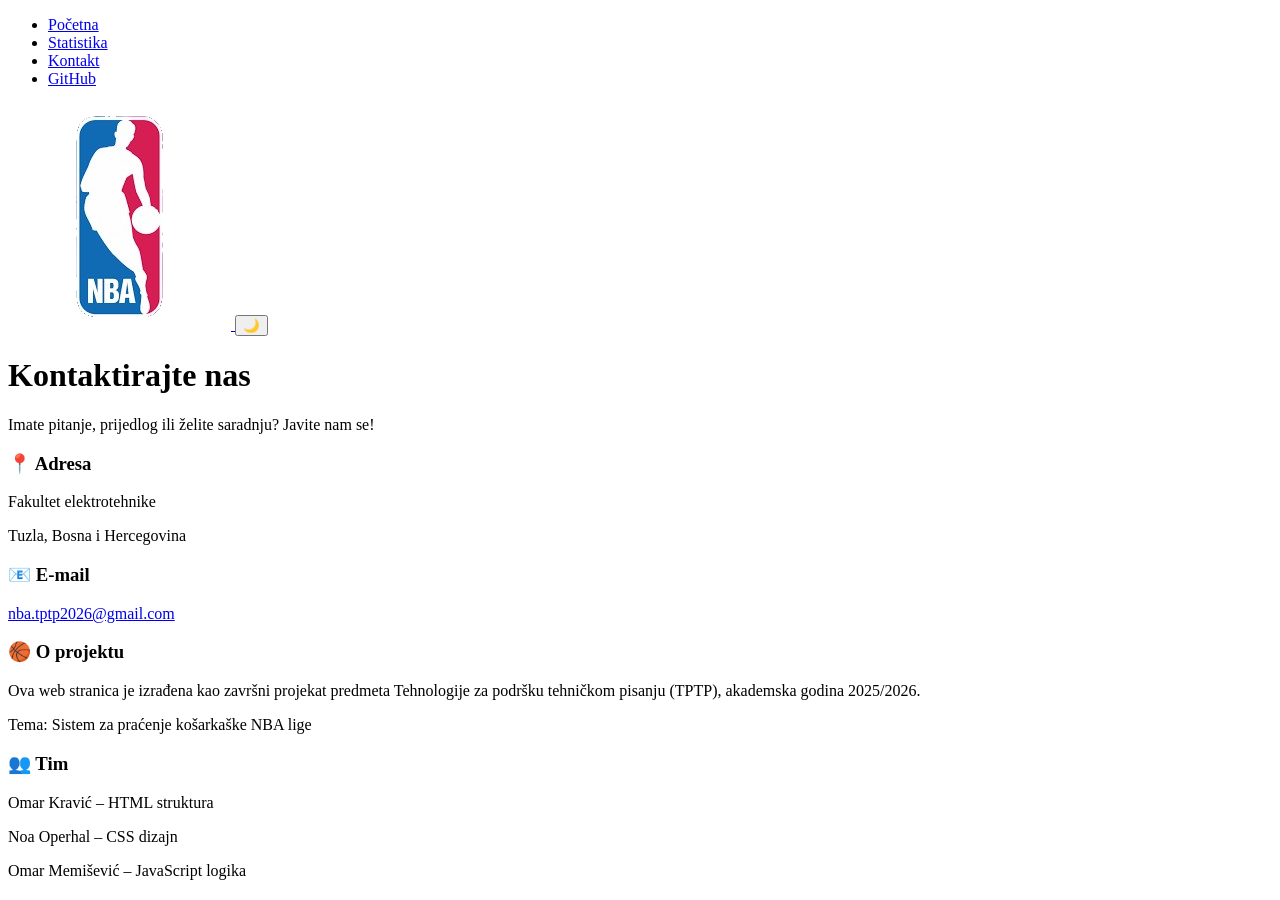
==== kontakt.html @ aac5e9b6 "Dodan footer i ugniježdena lista i time završena stranica sadržaj, započeta kontakt stranica." ====
<!DOCTYPE html>
<html lang="bs">
<head>
  <meta charset="UTF-8">
  <meta name="viewport" content="width=device-width, initial-scale=1.0">
  <title>Kontakt – NBA Novosti</title>
  <link rel="stylesheet" href="tptpstil.css">
</head>
<body>

<header>
  <nav class="glavni-meni">
    <ul>
      <li><a href="index.html">Početna</a></li>
      <li><a href="sadrzaj.html">Statistika</a></li>
      <li><a href="kontakt.html">Kontakt</a></li>
      <li><a href="https://github.com/omarkravic/Grupa16-TPTP-2026" target="_blank">GitHub</a></li>
    </ul>
  </nav>

  <a href="https://www.nba.com" target="_blank">
    <img src="images/logo.png" alt="NBA logo" class="nba-logo">
  </a>

  <button id="themeToggle" title="Promijeni temu">🌙</button>
</header>

<main class="kontakt-main">

  <div class="kontakt-hero">
    <h1>Kontaktirajte nas</h1>
    <p>Imate pitanje, prijedlog ili želite saradnju? Javite nam se!</p>
  </div>

  <div class="kontakt-sadrzaj">

    <!-- INFO PANEL -->
    <aside class="kontakt-info">
      <div class="info-blok">
        <h3>📍 Adresa</h3>
        <p>Fakultet elektrotehnike</p>
        <p>Tuzla, Bosna i Hercegovina</p>
      </div>
      <div class="info-blok">
        <h3>📧 E-mail</h3>
        <a href="mailto:nba.tptp2026@gmail.com">nba.tptp2026@gmail.com</a>
      </div>
      <div class="info-blok">
        <h3>🏀 O projektu</h3>
        <p>Ova web stranica je izrađena kao završni projekat predmeta Tehnologije za podršku tehničkom pisanju (TPTP), akademska godina 2025/2026.</p>
        <p>Tema: Sistem za praćenje košarkaške NBA lige</p>
      </div>
      <div class="info-blok">
        <h3>👥 Tim</h3>
        <p>Omar Kravić – HTML struktura</p>
        <p>Noa Operhal – CSS dizajn</p>
        <p>Omar Memišević – JavaScript logika</p>
      </div>

    </aside>
     
</div>

</main>

</body>
</html>
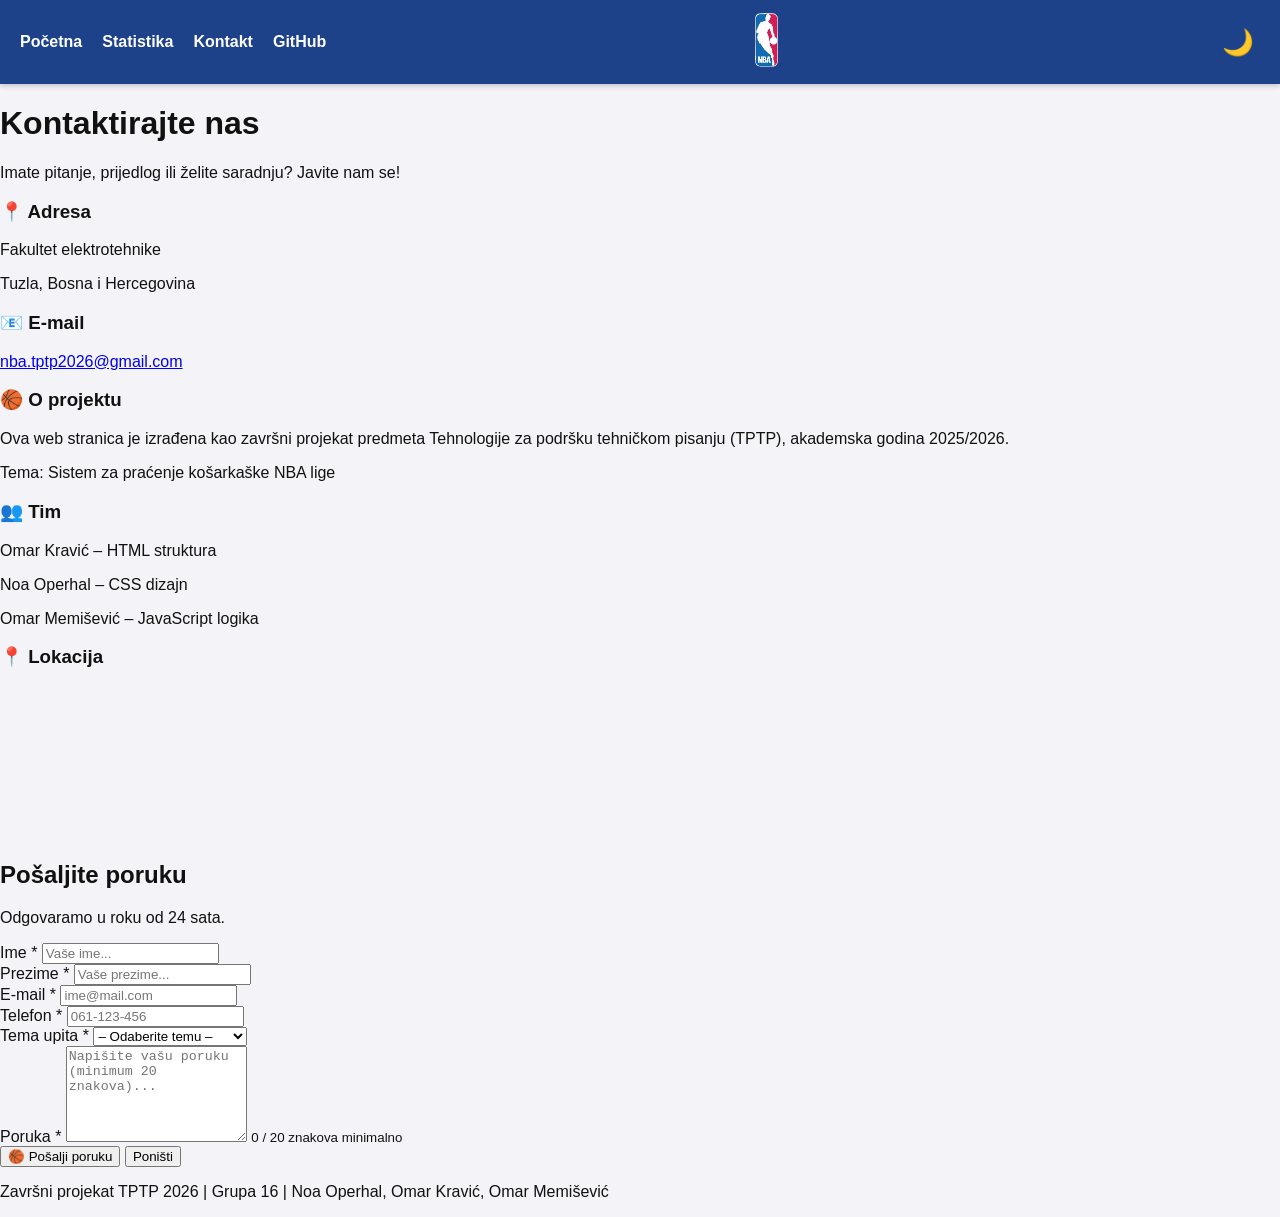
==== commit 06ff7c43: "Dodana google mapa, kontakt forma, footer i time završena kontakt stranica." ====
--- a/kontakt.html
+++ b/kontakt.html
@@ -57,11 +57,105 @@
         <p>Omar Memišević – JavaScript logika</p>
       </div>
 
+  <!-- MAPA -->
+      <div class="info-blok">
+        <h3>📍 Lokacija</h3>
+        <div class="kontakt-mapa">
+          <iframe
+            src="https://www.google.com/maps/embed?pb=!1m18!1m12!1m3!1d2838.0!2d18.676!3d44.538!2m3!1f0!2f0!3f0!3m2!1i1024!2i768!4f13.1!3m3!1m2!1s0x0%3A0x0!2zNDTCsDMyJzE3LjAiTiAxOMKwNDAnMzMuNiJF!5e0!3m2!1sbs!2sba!4v1234567890"
+            title="Lokacija fakulteta na Google Maps"
+            frameborder="0"
+            allowfullscreen
+            loading="lazy">
+          </iframe>
+        </div>
+      </div>
     </aside>
+
+    <!-- FORMA -->
+    <section class="kontakt-forma-sekcija">
+      <h2>Pošaljite poruku</h2>
+      <p>Odgovaramo u roku od 24 sata.</p>
+
+      <!-- Uspješna poruka -->
+      <div id="uspjesna-poruka" class="uspjesna-poruka" style="display:none;">
+        <p id="uspjesna-tekst"></p>
+      </div>
+
+      <div class="forma-wrapper">
+
+        <div class="forma-red">
+          <!-- IME -->
+          <div class="forma-polje">
+            <label for="ime">Ime <span class="obavezno">*</span></label>
+            <input type="text" id="ime" name="ime" placeholder="Vaše ime..." />
+            <span class="greska-poruka" id="ime-greska"></span>
+          </div>
+
+          <!-- PREZIME -->
+          <div class="forma-polje">
+            <label for="prezime">Prezime <span class="obavezno">*</span></label>
+            <input type="text" id="prezime" name="prezime" placeholder="Vaše prezime..." />
+            <span class="greska-poruka" id="prezime-greska"></span>
+          </div>
+        </div>
+
+        <div class="forma-red">
+          <!-- EMAIL -->
+          <div class="forma-polje">
+            <label for="email">E-mail <span class="obavezno">*</span></label>
+            <input type="text" id="email" name="email" placeholder="ime@mail.com" />
+            <span class="greska-poruka" id="email-greska"></span>
+          </div>
+
+          <!-- TELEFON -->
+          <div class="forma-polje">
+            <label for="telefon">Telefon <span class="obavezno">*</span></label>
+            <input type="text" id="telefon" name="telefon" placeholder="061-123-456" />
+            <span class="greska-poruka" id="telefon-greska"></span>
+          </div>
+        </div>
+
+        <!-- DROPDOWN -->
+        <div class="forma-polje forma-polje-full">
+          <label for="tema">Tema upita <span class="obavezno">*</span></label>
+          <select id="tema" name="tema">
+            <option value="">– Odaberite temu –</option>
+            <option value="statistika">Pitanje o statistici</option>
+            <option value="vijest">Prijedlog vijesti</option>
+            <option value="saradnja">Saradnja / partnerstvo</option>
+            <option value="greska">Prijava greške</option>
+            <option value="projekat">Pitanje o projektu</option>
+            <option value="ostalo">Ostalo</option>
+          </select>
+          <span class="greska-poruka" id="tema-greska"></span>
+        </div>
+
+        <!-- TEXTAREA -->
+        <div class="forma-polje forma-polje-full">
+          <label for="poruka">Poruka <span class="obavezno">*</span></label>
+          <textarea id="poruka" name="poruka" placeholder="Napišite vašu poruku (minimum 20 znakova)..." rows="6"></textarea>
+          <span class="greska-poruka" id="poruka-greska"></span>
+          <small id="poruka-brojac" class="poruka-brojac">0 / 20 znakova minimalno</small>
+        </div>
+
+        <!-- DUGMAD -->
+        <div class="forma-dugmad">
+          <button type="button" id="btn-posalji">🏀 Pošalji poruku</button>
+          <button type="button" id="btn-reset">Poništi</button>
+        </div>
+
+      </div>
+    </section>
      
 </div>
+</main>
 
-</main>
+<footer>
+  <p>Završni projekat TPTP 2026 | Grupa 16 |  Noa Operhal, Omar Kravić, Omar Memišević</p>
+</footer>
+
+<script src="tptpskripta.js"></script>
 
 </body>
 </html>
--- a/tptpstil.css
+++ b/tptpstil.css
@@ -0,0 +1,248 @@
+:root {
+  --plava: #1d428a;
+  --crvena: #c8102e;
+  --svjetla: #f4f4f8;
+  --tamna: #111;
+  --font: 'Arial', sans-serif;
+}
+
+/* OSNOVNI STILOVI */
+body {
+  margin: 0;
+  font-family: var(--font);
+  background-color: var(--svjetla);
+  color: var(--tamna);
+}
+
+/* HEADER */
+header {
+  background-color: var(--plava);
+  color: white;
+  display: flex;
+  align-items: center;
+  justify-content: space-between;
+  padding: 10px 20px;
+  box-shadow: 0 2px 5px rgba(0,0,0,0.2);
+}
+
+.glavni-meni ul {
+  list-style: none;
+  display: flex;
+  gap: 20px;
+  padding: 0;
+  margin: 0;
+}
+
+.glavni-meni a {
+  color: white;
+  text-decoration: none;
+  font-weight: bold;
+  transition: color 0.3s;
+}
+
+.glavni-meni a:hover {
+  text-decoration: underline;
+  color: #d1d1d1;
+}
+
+.nba-logo {
+  height: 60px;
+  transition: transform 0.3s;
+}
+
+.nba-logo:hover {
+  transform: scale(1.05);
+}
+
+#themeToggle {
+  background: none;
+  border: none;
+  font-size: 1.6rem;
+  color: white;
+  cursor: pointer;
+  margin-left: 10px;
+  transition: transform 0.3s;
+}
+
+#themeToggle:hover {
+  transform: scale(1.2) rotate(15deg);
+}
+
+/* GRID LAYOUT - index.html */
+.grid-kontejner {
+  display: grid;
+  grid-template-columns: 22% 53% 25%;
+  gap: 20px;
+  padding: 20px;
+}
+
+
+/* SREDINA - VIJESTI */
+.main-content h2 {
+  text-align: center;
+  border-bottom: 2px solid var(--crvena);
+  padding-bottom: 10px;
+  margin-top: 0;
+}
+
+.news-grid {
+  display: grid;
+  grid-template-columns: repeat(2, 1fr);
+  gap: 20px;
+}
+
+.news-card {
+  background: white;
+  border-radius: 8px;
+  box-shadow: 0 4px 6px rgba(0,0,0,0.05);
+  padding: 15px;
+  transition: transform 0.3s, box-shadow 0.3s;
+  display: flex;
+  flex-direction: column;
+  min-height: 360px;
+}
+
+.news-card:hover {
+  transform: translateY(-5px);
+  box-shadow: 0 8px 15px rgba(0,0,0,0.1);
+}
+
+.news-card img {
+  width: 100%;
+  height: 220px;
+  object-fit: cover;
+  object-position: center top;
+  border-radius: 6px;
+  margin-bottom: 10px;
+  display: block;
+}
+
+.news-card h3 {
+  margin: 5px 0;
+  font-size: 1.1rem;
+}
+
+.news-card p {
+  font-size: 0.9rem;
+  color: #555;
+  flex-grow: 1;
+}
+
+.news-card a {
+  text-decoration: none;
+  color: var(--plava);
+  font-weight: bold;
+  margin-top: 10px;
+}
+
+.news-card a:hover {
+  color: var(--crvena);
+}
+
+/* LIJEVA STRANA */
+.side-left {
+  background: white;
+  border-radius: 8px;
+  padding: 15px;
+  box-shadow: 0 4px 6px rgba(0,0,0,0.05);
+}
+
+.side-left h2 {
+  text-align: center;
+  border-bottom: 2px solid var(--plava);
+  padding-bottom: 10px;
+  margin-top: 0;
+}
+
+.results-list {
+  list-style: none;
+  padding: 0;
+  margin: 0;
+  display: flex;
+  flex-direction: column;
+  gap: 12px;
+}
+
+/* KARTICE UTAKMICA */
+.game-card {
+  padding: 12px;
+  border-radius: 6px;
+  background-color: var(--svjetla);
+  border: 1px solid #e0e0e0;
+  cursor: pointer;
+  transition: all 0.3s ease;
+}
+
+.game-card:hover {
+  background-color: var(--plava);
+  color: white;
+  transform: translateY(-3px);
+  box-shadow: 0 4px 8px rgba(0,0,0,0.15);
+  border-color: var(--plava);
+}
+
+.team-row {
+  display: flex;
+  justify-content: space-between;
+  align-items: center;
+  margin-bottom: 6px;
+  font-size: 1.05rem;
+}
+
+.team-name {
+  display: flex;
+  align-items: center;
+  gap: 8px;
+}
+
+.team-logo {
+  width: 40px;
+  height: 40px;
+  object-fit: contain;
+  background-color: white;
+  border-radius: 50%;
+  padding: 3px;
+}
+
+.win {
+  color: #2e7d32;
+  font-size: 1.1rem;
+}
+
+.game-card:hover .win {
+  color: #a5d6a7;
+}
+
+.game-info {
+  font-size: 0.8rem;
+  color: #666;
+  margin-top: 10px;
+  padding-top: 6px;
+  border-top: 1px solid #ccc;
+  text-align: center;
+}
+
+.game-card:hover .game-info {
+  color: #ddd;
+  border-top-color: #555;
+}
+
+/* UŽIVO */
+.live-game {
+  border: 2px solid var(--crvena);
+  background-color: #fffafb;
+}
+
+.live-text {
+  color: var(--crvena);
+  font-weight: bold;
+  animation: bljeskanje 1.5s infinite;
+}
+
+@keyframes bljeskanje {
+  0% { opacity: 1; }
+  50% { opacity: 0.4; }
+  100% { opacity: 1; }
+}
+
+
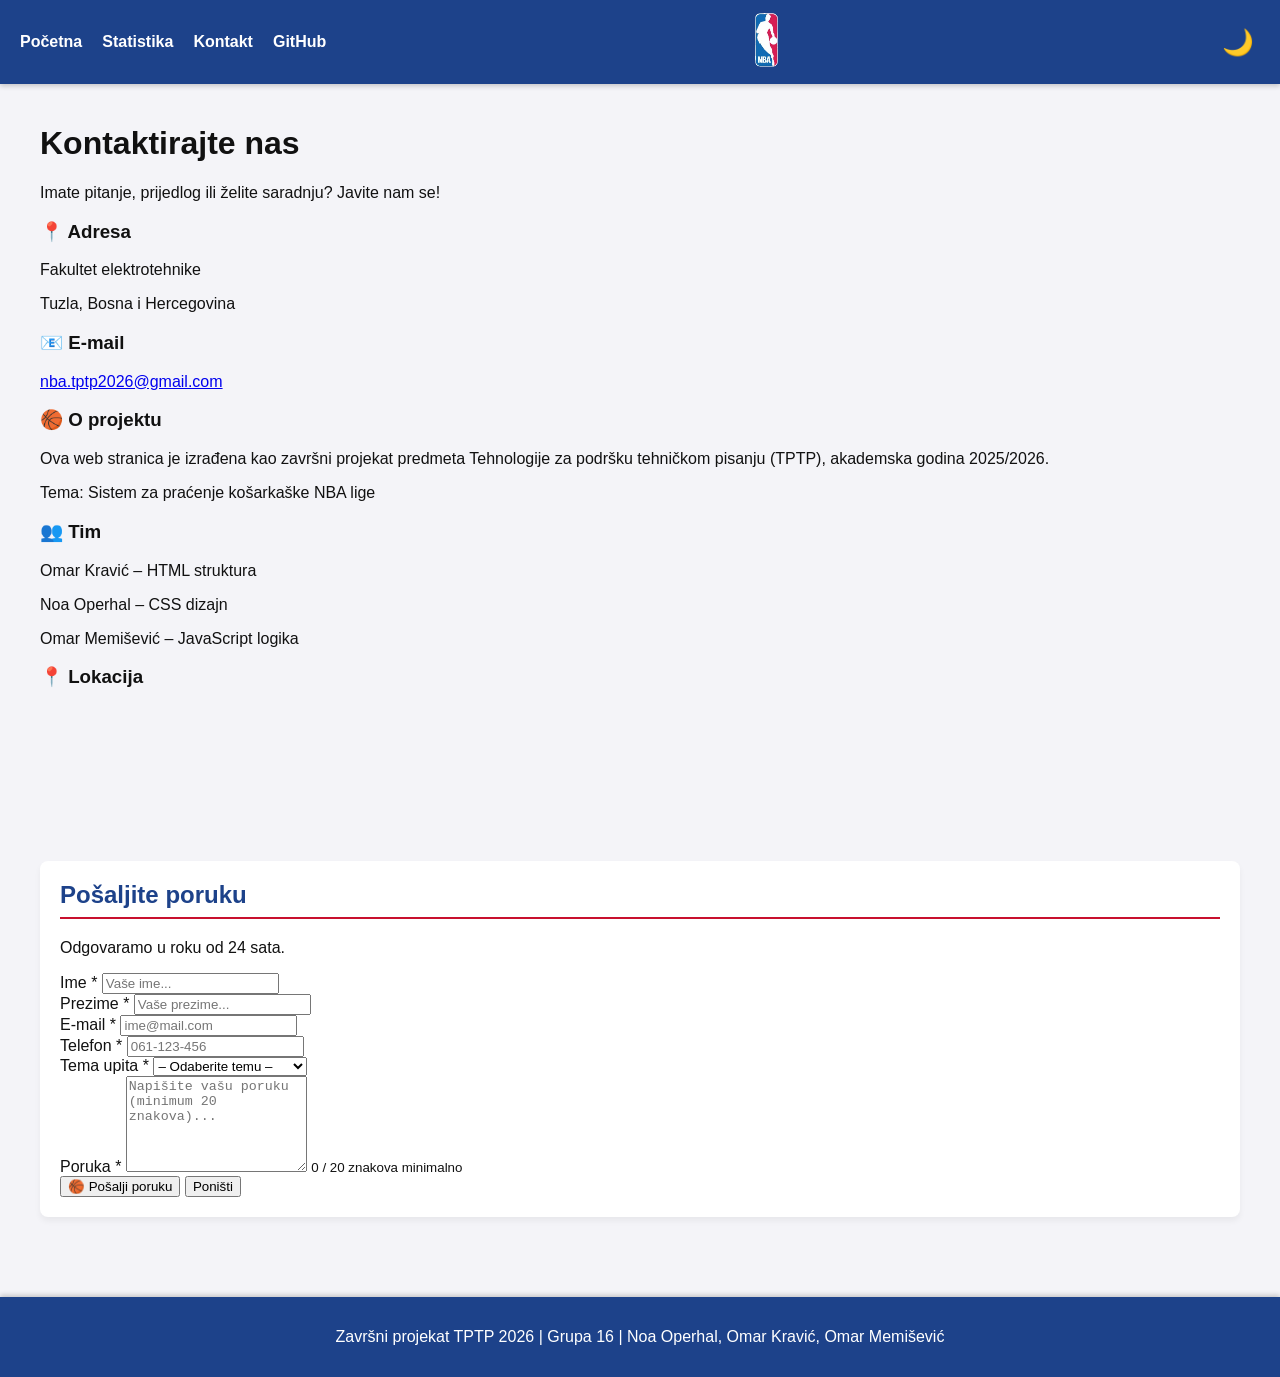
==== commit a3655adf: "Dodatna popravka linkova." ====
--- a/kontakt.html
+++ b/kontakt.html
@@ -4,7 +4,7 @@
   <meta charset="UTF-8">
   <meta name="viewport" content="width=device-width, initial-scale=1.0">
   <title>Kontakt – NBA Novosti</title>
-  <link rel="stylesheet" href="tptpstil.css">
+  <link rel="stylesheet" href="css/tptpstil.css">
 </head>
 <body>
 
@@ -155,7 +155,7 @@
   <p>Završni projekat TPTP 2026 | Grupa 16 |  Noa Operhal, Omar Kravić, Omar Memišević</p>
 </footer>
 
-<script src="tptpskripta.js"></script>
+<script src="js/tptpskripte.js"></script>
 
 </body>
 </html>
--- a/css/tptpstil.css
+++ b/css/tptpstil.css
@@ -0,0 +1,608 @@
+:root {
+  --plava: #1d428a;
+  --crvena: #c8102e;
+  --svjetla: #f4f4f8;
+  --tamna: #111;
+  --font: 'Arial', sans-serif;
+}
+
+/* OSNOVNI STILOVI */
+body {
+  margin: 0;
+  font-family: var(--font);
+  background-color: var(--svjetla);
+  color: var(--tamna);
+}
+
+/* HEADER */
+header {
+  background-color: var(--plava);
+  color: white;
+  display: flex;
+  align-items: center;
+  justify-content: space-between;
+  padding: 10px 20px;
+  box-shadow: 0 2px 5px rgba(0,0,0,0.2);
+}
+
+.glavni-meni ul {
+  list-style: none;
+  display: flex;
+  gap: 20px;
+  padding: 0;
+  margin: 0;
+}
+
+.glavni-meni a {
+  color: white;
+  text-decoration: none;
+  font-weight: bold;
+  transition: color 0.3s;
+}
+
+.glavni-meni a:hover {
+  text-decoration: underline;
+  color: #d1d1d1;
+}
+
+.nba-logo {
+  height: 60px;
+  transition: transform 0.3s;
+}
+
+.nba-logo:hover {
+  transform: scale(1.05);
+}
+
+#themeToggle {
+  background: none;
+  border: none;
+  font-size: 1.6rem;
+  color: white;
+  cursor: pointer;
+  margin-left: 10px;
+  transition: transform 0.3s;
+}
+
+#themeToggle:hover {
+  transform: scale(1.2) rotate(15deg);
+}
+
+/* GRID LAYOUT - index.html */
+.grid-kontejner {
+  display: grid;
+  grid-template-columns: 22% 53% 25%;
+  gap: 20px;
+  padding: 20px;
+}
+
+/* LIJEVA STRANA */
+.side-left {
+  background: white;
+  border-radius: 8px;
+  padding: 15px;
+  box-shadow: 0 4px 6px rgba(0,0,0,0.05);
+}
+
+.side-left h2 {
+  text-align: center;
+  border-bottom: 2px solid var(--plava);
+  padding-bottom: 10px;
+  margin-top: 0;
+}
+
+.results-list {
+  list-style: none;
+  padding: 0;
+  margin: 0;
+  display: flex;
+  flex-direction: column;
+  gap: 12px;
+}
+
+/* KARTICE UTAKMICA */
+.game-card {
+  padding: 12px;
+  border-radius: 6px;
+  background-color: var(--svjetla);
+  border: 1px solid #e0e0e0;
+  cursor: pointer;
+  transition: all 0.3s ease;
+}
+
+.game-card:hover {
+  background-color: var(--plava);
+  color: white;
+  transform: translateY(-3px);
+  box-shadow: 0 4px 8px rgba(0,0,0,0.15);
+  border-color: var(--plava);
+}
+
+.team-row {
+  display: flex;
+  justify-content: space-between;
+  align-items: center;
+  margin-bottom: 6px;
+  font-size: 1.05rem;
+}
+
+.team-name {
+  display: flex;
+  align-items: center;
+  gap: 8px;
+}
+
+.team-logo {
+  width: 40px;
+  height: 40px;
+  object-fit: contain;
+  background-color: white;
+  border-radius: 50%;
+  padding: 3px;
+}
+
+.win {
+  color: #2e7d32;
+  font-size: 1.1rem;
+}
+
+.game-card:hover .win {
+  color: #a5d6a7;
+}
+
+.game-info {
+  font-size: 0.8rem;
+  color: #666;
+  margin-top: 10px;
+  padding-top: 6px;
+  border-top: 1px solid #ccc;
+  text-align: center;
+}
+
+.game-card:hover .game-info {
+  color: #ddd;
+  border-top-color: #555;
+}
+
+/* UŽIVO */
+.live-game {
+  border: 2px solid var(--crvena);
+  background-color: #fffafb;
+}
+
+.live-text {
+  color: var(--crvena);
+  font-weight: bold;
+  animation: bljeskanje 1.5s infinite;
+}
+
+@keyframes bljeskanje {
+  0% { opacity: 1; }
+  50% { opacity: 0.4; }
+  100% { opacity: 1; }
+}
+
+/* SREDINA - VIJESTI */
+.main-content h2 {
+  text-align: center;
+  border-bottom: 2px solid var(--crvena);
+  padding-bottom: 10px;
+  margin-top: 0;
+}
+
+.news-grid {
+  display: grid;
+  grid-template-columns: repeat(2, 1fr);
+  gap: 20px;
+}
+
+.news-card {
+  background: white;
+  border-radius: 8px;
+  box-shadow: 0 4px 6px rgba(0,0,0,0.05);
+  padding: 15px;
+  transition: transform 0.3s, box-shadow 0.3s;
+  display: flex;
+  flex-direction: column;
+  min-height: 360px;
+}
+
+.news-card:hover {
+  transform: translateY(-5px);
+  box-shadow: 0 8px 15px rgba(0,0,0,0.1);
+}
+
+.news-card img {
+  width: 100%;
+  height: 220px;
+  object-fit: cover;
+  object-position: center top;
+  border-radius: 6px;
+  margin-bottom: 10px;
+  display: block;
+}
+
+.news-card h3 {
+  margin: 5px 0;
+  font-size: 1.1rem;
+}
+
+.news-card p {
+  font-size: 0.9rem;
+  color: #555;
+  flex-grow: 1;
+}
+
+.news-card a {
+  text-decoration: none;
+  color: var(--plava);
+  font-weight: bold;
+  margin-top: 10px;
+}
+
+.news-card a:hover {
+  color: var(--crvena);
+}
+
+/* DESNA STRANA */
+.side-right {
+  background: white;
+  border-radius: 8px;
+  padding: 15px;
+  box-shadow: 0 4px 6px rgba(0,0,0,0.05);
+}
+
+.side-right h2 {
+  text-align: center;
+  border-bottom: 2px solid var(--plava);
+  padding-bottom: 10px;
+  margin-top: 0;
+}
+
+.video-box {
+  margin-bottom: 15px;
+  border-radius: 6px;
+  overflow: hidden;
+  box-shadow: 0 2px 4px rgba(0,0,0,0.1);
+}
+
+.video-box iframe {
+  width: 100%;
+  height: 180px;
+  display: block;
+}
+
+#kupiKartuBtn {
+  width: 100%;
+  background-color: var(--crvena);
+  color: white;
+  padding: 12px;
+  border: none;
+  border-radius: 6px;
+  cursor: pointer;
+  margin-top: 10px;
+  font-size: 1.1rem;
+  font-weight: bold;
+  transition: background-color 0.3s, transform 0.2s;
+}
+
+#kupiKartuBtn:hover {
+  background-color: #a50e23;
+  transform: scale(1.02);
+}
+
+#mapaBox {
+  margin-top: 15px;
+  border-radius: 6px;
+  overflow: hidden;
+  box-shadow: 0 2px 4px rgba(0,0,0,0.1);
+}
+
+.hidden {
+  display: none;
+}
+
+/* FOOTER */
+footer {
+  background-color: var(--plava);
+  color: white;
+  text-align: center;
+  padding: 15px;
+  margin-top: 30px;
+  box-shadow: 0 -2px 5px rgba(0,0,0,0.2);
+}
+
+/* TAMNI MOD */
+body.dark-mode {
+  background-color: #121212;
+  color: #eaeaea;
+}
+
+body.dark-mode header,
+body.dark-mode footer {
+  background-color: #0a0a0a;
+}
+
+body.dark-mode .side-left,
+body.dark-mode .side-right,
+body.dark-mode .news-card {
+  background-color: #1e1e1e;
+  color: #ddd;
+  box-shadow: 0 4px 6px rgba(0,0,0,0.3);
+}
+
+body.dark-mode .game-card {
+  background-color: #2a2a2a;
+  border-color: #444;
+}
+
+body.dark-mode .game-card:hover {
+  background-color: var(--plava);
+  border-color: var(--plava);
+}
+
+body.dark-mode .game-info {
+  color: #aaa;
+  border-top-color: #444;
+}
+
+body.dark-mode .news-card p {
+  color: #aaa;
+}
+
+body.dark-mode .news-card a {
+  color: #66b2ff;
+}
+
+body.dark-mode .news-card a:hover {
+  color: #ff6666;
+}
+
+body.dark-mode .live-game {
+  background-color: #2a1114;
+  border-color: #a50e23;
+}
+
+/* RESPONZIVNOST */
+@media (max-width: 1024px) {
+  .grid-kontejner {
+    grid-template-columns: 30% 70%;
+  }
+  .side-right {
+    grid-column: 1 / -1;
+    display: grid;
+    grid-template-columns: 1fr 1fr;
+    gap: 15px;
+  }
+  .side-right h2, #kupiKartuBtn, #mapaBox {
+    grid-column: 1 / -1;
+  }
+}
+
+@media (max-width: 768px) {
+  .grid-kontejner {
+    grid-template-columns: 1fr;
+  }
+  .side-right {
+    grid-template-columns: 1fr;
+  }
+  .glavni-meni ul {
+    flex-wrap: wrap;
+    justify-content: center;
+  }
+  header {
+    flex-direction: column;
+    gap: 15px;
+  }
+}
+
+/* ===== SADRZAJ.HTML STILOVI ===== */
+
+main {
+  max-width: 1200px;
+  margin: 0 auto;
+  padding: 20px;
+}
+
+#vrh {
+  text-align: center;
+  color: var(--plava);
+  border-bottom: 3px solid var(--crvena);
+  padding-bottom: 10px;
+}
+
+.bookmark-nav {
+  text-align: center;
+  background: var(--plava);
+  padding: 12px;
+  border-radius: 8px;
+  margin-bottom: 30px;
+}
+
+.bookmark-nav a {
+  color: white;
+  text-decoration: none;
+  font-weight: bold;
+  padding: 0 10px;
+  transition: color 0.3s;
+}
+
+.bookmark-nav a:hover {
+  color: #ffcc00;
+}
+
+section {
+  background: white;
+  border-radius: 8px;
+  padding: 20px;
+  margin-bottom: 30px;
+  box-shadow: 0 4px 6px rgba(0,0,0,0.05);
+}
+
+section h2 {
+  color: var(--plava);
+  border-bottom: 2px solid var(--crvena);
+  padding-bottom: 8px;
+  margin-top: 0;
+}
+
+/* SWITCHER */
+.switcher {
+  display: flex;
+  gap: 10px;
+  margin-bottom: 15px;
+}
+
+.switcher button {
+  background-color: var(--plava);
+  color: white;
+  border: none;
+  padding: 10px 20px;
+  border-radius: 6px;
+  cursor: pointer;
+  font-weight: bold;
+  transition: background-color 0.3s, transform 0.2s;
+}
+
+.switcher button:hover {
+  background-color: var(--crvena);
+  transform: scale(1.03);
+}
+
+/* TABELA */
+#konferencijaTabela {
+  width: 100%;
+  border-collapse: collapse;
+}
+
+#konferencijaTabela th {
+  background-color: var(--plava);
+  color: white;
+  padding: 10px;
+  text-align: left;
+}
+
+#konferencijaTabela td {
+  padding: 10px;
+  border-bottom: 1px solid #e0e0e0;
+}
+
+#konferencijaTabela tr:hover {
+  background-color: #e8f0fe;
+}
+
+/* GALERIJA SLIDER */
+.galerija-kontejner {
+  display: flex;
+  align-items: center;
+  gap: 15px;
+  position: relative;
+}
+
+.galerija-slider {
+  display: flex;
+  overflow: hidden;
+  flex: 1;
+  position: relative;
+  min-height: 420px;
+}
+
+.igrac-karta {
+  min-width: 100%;
+  display: flex;
+  flex-direction: column;
+  align-items: center;
+  text-align: center;
+  padding: 20px;
+  position: absolute;
+  width: 100%;
+  opacity: 0;
+  transform: scale(0.85);
+  filter: blur(4px);
+  pointer-events: none;
+  transition: opacity 0.4s ease, transform 0.4s ease, filter 0.4s ease;
+}
+
+.igrac-karta.aktivna {
+  opacity: 1;
+  transform: scale(1);
+  filter: none;
+  pointer-events: all;
+  position: relative;
+}
+
+.igrac-karta img {
+  width: 260px;
+  height: 300px;
+  object-fit: cover;
+  border-radius: 12px;
+  border: 3px solid var(--plava);
+  margin-bottom: 12px;
+}
+
+.igrac-karta h3 {
+  font-size: 1.4rem;
+  color: var(--plava);
+  margin: 5px 0;
+}
+
+.vote-broj {
+  font-size: 1rem;
+  color: #555;
+  margin: 5px 0;
+}
+
+.vote-btn {
+  background-color: var(--crvena);
+  color: white;
+  border: none;
+  padding: 10px 25px;
+  border-radius: 6px;
+  cursor: pointer;
+  font-size: 1rem;
+  font-weight: bold;
+  margin-top: 8px;
+  transition: background-color 0.3s, transform 0.2s;
+}
+
+.vote-btn:hover {
+  background-color: #a50e23;
+  transform: scale(1.05);
+}
+
+.vote-btn.glasao {
+  background-color: #2e7d32;
+  cursor: not-allowed;
+}
+
+.galerija-btn {
+  background-color: var(--plava);
+  color: white;
+  border: none;
+  width: 45px;
+  height: 45px;
+  border-radius: 50%;
+  font-size: 1.3rem;
+  cursor: pointer;
+  transition: background-color 0.3s;
+  flex-shrink: 0;
+}
+
+.galerija-btn:hover {
+  background-color: var(--crvena);
+}
+
+/* UGNIJEŽDENA LISTA */
+#lista ul {
+  line-height: 2;
+}
+
+#lista ul li {
+  font-weight: bold;
+  color: var(--plava);
+}
+
+#lista ul ul li {
+  font-weight: normal;
+  color: var(--tamna);
+}
